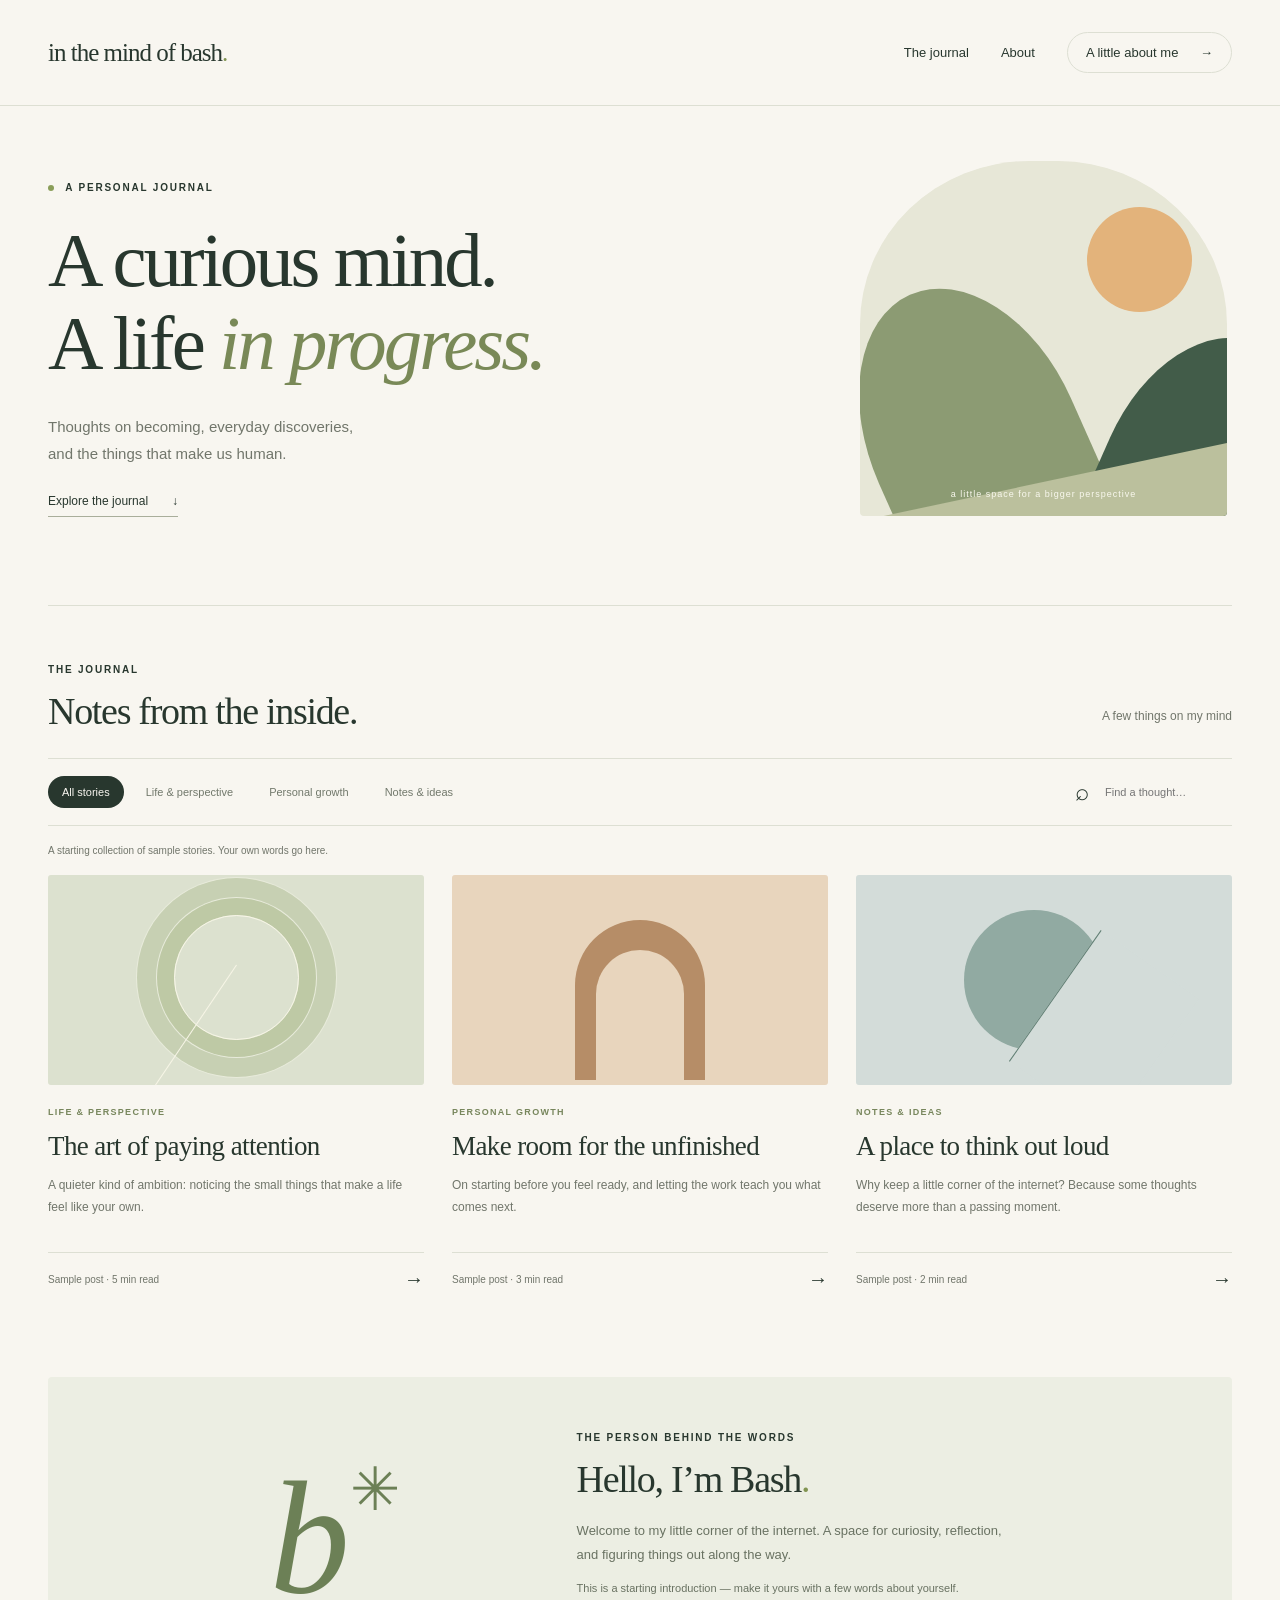
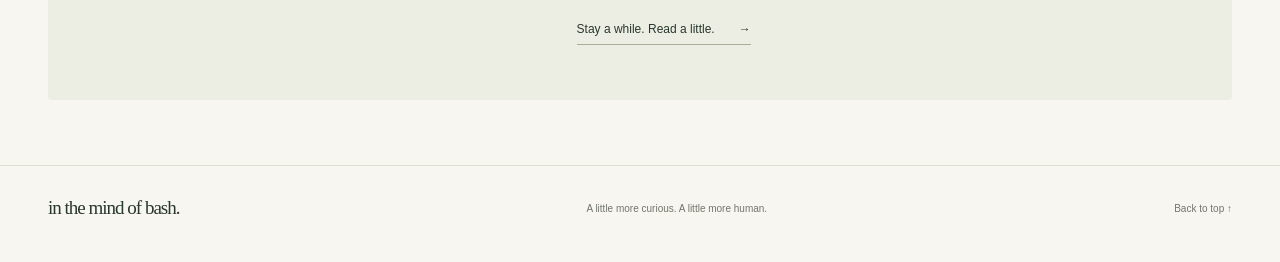
==== index.html @ 5ef96f0c "Build responsive personal blog with searchable stories" ====
<!doctype html>
<html lang="en"><head><meta charset="utf-8"><meta name="viewport" content="width=device-width,initial-scale=1"><meta name="description" content="In the Mind of Bash — personal essays, observations, and ideas."><title>In the Mind of Bash — A personal journal</title><link rel="stylesheet" href="styles.css"><script src="app.js" defer></script></head>
<body><header class="site-header"><a class="wordmark" href="index.html">in the mind of bash<span class="brand-dot">.</span></a><nav aria-label="Main navigation"><a href="index.html#journal">The journal</a><a href="index.html#about">About</a><a class="nav-note" href="index.html#about">A little about me <span aria-hidden="true">→</span></a></nav></header>
<main><section class="hero"><div class="eyebrow"><span class="tiny-dot"></span> A PERSONAL JOURNAL</div><h1>A curious mind.<br>A life <em>in progress.</em></h1><div class="hero-bottom"><p>Thoughts on becoming, everyday discoveries,<br class="desktop-break"> and the things that make us human.</p><a href="#journal" class="text-link">Explore the journal <span aria-hidden="true">↓</span></a></div><div class="hero-art" aria-hidden="true"><div class="sun"></div><div class="arch arch-one"></div><div class="arch arch-two"></div><div class="ground"></div><span class="art-caption">a little space for a bigger perspective</span></div></section>
<section id="journal" class="journal"><div class="section-heading"><div><div class="eyebrow">THE JOURNAL</div><h2>Notes from the inside.</h2></div><span class="quiet">A few things on my mind</span></div><div class="journal-controls"><div class="filters" role="group" aria-label="Filter posts"><button class="active" aria-pressed="true" data-category="All">All stories</button><button aria-pressed="false" data-category="Life & perspective">Life & perspective</button><button aria-pressed="false" data-category="Personal growth">Personal growth</button><button aria-pressed="false" data-category="Notes & ideas">Notes & ideas</button></div><label class="search"><span aria-hidden="true">⌕</span><input type="search" id="search" aria-label="Search stories" placeholder="Find a thought…"></label></div><p class="sample-notice">A starting collection of sample stories. Your own words go here.</p><div id="posts" class="post-grid" aria-live="polite"></div><p id="load-error" hidden>Stories couldn’t load. Please refresh and try again.</p></section>
<section id="about" class="about"><div class="about-mark" aria-hidden="true">b<span>✳︎</span></div><div><div class="eyebrow">THE PERSON BEHIND THE WORDS</div><h2>Hello, I’m Bash<span class="brand-dot">.</span></h2><p>Welcome to my little corner of the internet. A space for curiosity, reflection, and figuring things out along the way.</p><p class="quiet">This is a starting introduction — make it yours with a few words about yourself.</p><a class="text-link" href="#journal">Stay a while. Read a little. <span aria-hidden="true">→</span></a></div></section></main><footer><a class="wordmark" href="index.html">in the mind of bash.</a><p>A little more curious. A little more human.</p><a href="#">Back to top ↑</a></footer></body></html>
---- styles.css ----
:root{--paper:#f8f6f0;--ink:#28372e;--muted:#71766b;--line:#dddfd3;--accent:#afbc84}*{box-sizing:border-box}html{scroll-behavior:smooth;scroll-padding-top:25px}body{margin:0;background:var(--paper);color:var(--ink);font-family:Arial,Helvetica,sans-serif;font-size:15px}a{color:inherit;text-decoration:none}button,input{font:inherit}a:focus-visible,button:focus-visible,input:focus-visible{outline:3px solid #8b663f;outline-offset:5px}.site-header,main,footer{max-width:1280px;margin:auto}.site-header{padding:32px 48px;display:flex;justify-content:space-between;align-items:center;border-bottom:1px solid var(--line)}.wordmark{font-family:Georgia,serif;font-size:25px;letter-spacing:-1px}.brand-dot{color:#819451}nav{display:flex;align-items:center;gap:32px;font-size:13px}.nav-note{border:1px solid var(--line);border-radius:30px;padding:12px 18px}.nav-note span{margin-left:18px}main{padding:0 48px}.hero{position:relative;padding:76px 0 64px;min-height:500px;border-bottom:1px solid var(--line)}.eyebrow{font-size:10px;font-weight:600;letter-spacing:1.8px;text-transform:uppercase}.tiny-dot{display:inline-block;width:6px;height:6px;border-radius:50%;background:#8a9e59;margin-right:7px}h1,h2,h3{font-family:Georgia,'Times New Roman',serif;font-weight:400}h1{font-size:clamp(52px,6vw,82px);line-height:1.08;letter-spacing:-3px;margin:27px 0}h1 em{color:#798957;font-weight:400}.hero-bottom p{line-height:1.8;color:var(--muted);margin:24px 0}.text-link{display:inline-flex;gap:24px;font-size:12px;border-bottom:1px solid #a9ae9b;padding-bottom:8px}.hero-art{position:absolute;right:5px;top:55px;width:31%;height:355px;background:#e7e7d7;border-radius:46% 46% 4px 4px;overflow:hidden}.sun{position:absolute;width:105px;height:105px;background:#e3b37b;border-radius:50%;top:46px;right:35px}.arch{position:absolute;border-radius:50% 50% 0 0;transform:rotate(-24deg)}.arch-one{background:#8c9b73;width:210px;height:320px;left:10px;top:120px}.arch-two{background:#425c49;width:190px;height:290px;right:-65px;top:170px;transform:rotate(24deg)}.ground{position:absolute;height:90px;width:160%;background:#bbc09d;bottom:-40px;transform:rotate(-12deg);left:-30px}.art-caption{position:absolute;bottom:17px;left:0;width:100%;text-align:center;font-size:9px;color:#f9f8ee;letter-spacing:1px}.journal{padding:58px 0 64px}.section-heading{display:flex;justify-content:space-between;align-items:end}h2{font-size:38px;letter-spacing:-1.3px;margin:14px 0 25px}.quiet{color:var(--muted);font-size:12px;line-height:1.8}.section-heading>.quiet{margin-bottom:30px}.journal-controls{display:flex;justify-content:space-between;gap:20px;padding:17px 0;border-top:1px solid var(--line);border-bottom:1px solid var(--line)}.filters{display:flex;gap:8px;flex-wrap:wrap}.filters button{border:0;background:transparent;color:#72796c;font-size:11px;padding:10px 14px;border-radius:20px;cursor:pointer}.filters button.active{background:var(--ink);color:var(--paper)}.search{display:flex;align-items:center;gap:8px}.search span{font-size:24px}.search input{border:0;background:transparent;width:135px;font-size:11px;color:var(--ink);padding:8px}.sample-notice{color:var(--muted);font-size:10px;margin:19px 0}.post-grid{display:grid;grid-template-columns:repeat(3,1fr);gap:28px}.post-card{display:block}.card-art{position:relative;height:210px;overflow:hidden;border-radius:3px;background:#dce1cf}.card-art span,.card-art i{display:block;position:absolute}.art-0 span{width:125px;height:125px;border:1px solid #f8f6e7;border-radius:50%;left:calc(50% - 62px);top:40px;box-shadow:0 0 0 17px #bec9a5,0 0 0 18px #e8ebdb,0 0 0 37px #c7d0b3,0 0 0 38px #e8ebdb}.art-0 i{height:150px;width:1px;background:#f8f6e7;top:90px;left:50%;transform:rotate(34deg);transform-origin:top}.art-1{background:#e8d5bd}.art-1 span{width:130px;height:160px;left:calc(50% - 65px);top:45px;background:#b68d67;border-radius:70px 70px 0 0}.art-1 i{width:88px;height:135px;left:calc(50% - 44px);top:75px;background:#e8d5bd;border-radius:50px 50px 0 0}.art-2{background:#d3dcd9}.art-2 span{width:140px;height:140px;left:calc(50% - 80px);top:35px;border-radius:50%;background:#91aaa2}.art-2 i{width:120px;height:160px;left:50%;top:75px;background:#d3dcd9;transform:rotate(35deg);border-left:1px solid #617f74}.card-copy{padding:22px 0}.card-copy .eyebrow{font-size:9px;letter-spacing:1.3px;color:#77865c}h3{font-size:27px;line-height:1.2;letter-spacing:-.6px;margin:13px 0}.card-copy>p{font-size:12px;line-height:1.8;color:var(--muted);min-height:65px}.card-bottom{display:flex;justify-content:space-between;align-items:center;border-top:1px solid var(--line);padding-top:15px;font-size:10px;color:var(--muted)}.card-bottom>span:last-child{font-size:20px;color:var(--ink)}.post-card:hover h3{text-decoration:underline;text-decoration-thickness:1px;text-underline-offset:5px}.about{display:grid;grid-template-columns:1fr 1.5fr;align-items:center;gap:70px;background:#eceee3;border-radius:4px;padding:55px 65px;margin:0 0 65px}.about-mark{font:italic 160px Georgia,serif;text-align:center;color:#6c8056;position:relative}.about-mark span{font:60px Georgia,serif;position:absolute;top:8px}.about h2{margin-bottom:18px}.about p{max-width:440px;line-height:1.8;font-size:13px;color:#697262}.about .quiet{font-size:11px}.about .text-link{margin-top:12px}footer{padding:27px 48px 38px;border-top:1px solid var(--line);display:flex;justify-content:space-between;align-items:center;gap:20px}footer .wordmark{font-size:19px}footer p,footer>a:last-child:not(.wordmark){font-size:10px;color:var(--muted)}.article-wrap{max-width:850px;padding-top:45px;padding-bottom:85px;min-height:80vh}article{padding-top:55px}article h1{font-size:64px}.post-meta{font-size:12px;color:var(--muted)}.article-deck{font:24px/1.6 Georgia,serif;margin:35px 0;border-bottom:1px solid var(--line);padding-bottom:35px}.article-body{font:19px/1.9 Georgia,serif}.empty-state{grid-column:1/-1;padding:35px 0;color:var(--muted)}@media(min-width:1450px){.hero{padding-top:90px;padding-bottom:80px}.hero-art{top:65px}}@media(max-width:800px){.site-header{padding:24px}.wordmark{font-size:22px}nav{gap:20px}.nav-note{display:none}main{padding:0 24px}.hero{padding:50px 0;min-height:460px}.hero h1{font-size:60px}.hero-art{width:28%;height:250px;top:90px;opacity:.8}.hero-bottom{position:relative}.hero h1{position:relative;z-index:1}.hero-bottom p{max-width:65%}.journal-controls{flex-wrap:wrap}.post-grid{gap:18px}.card-art{height:170px}h3{font-size:24px}.about{gap:25px;padding:35px}.about-mark{font-size:120px}.about-mark span{font-size:40px}footer{padding:25px;flex-wrap:wrap}.article-wrap{padding-top:35px}article h1{font-size:50px}}@media(max-width:560px){.site-header{padding:22px 20px}.wordmark{font-size:20px}nav{gap:16px;font-size:11px}main{padding:0 20px}.hero{padding-top:42px;min-height:unset}.hero h1{font-size:52px;letter-spacing:-2px}.hero-art{position:relative;top:auto;right:auto;width:100%;height:220px;border-radius:110px 110px 3px 3px;margin-top:35px}.hero-art .sun{right:23%;top:25px;width:85px;height:85px}.arch-one{left:15%;top:80px}.arch-two{right:5%;top:115px}.hero-bottom p{max-width:100%;font-size:13px}.journal{padding:38px 0}.section-heading>.quiet{display:none}h2{font-size:32px}.filters{gap:2px}.filters button{padding:9px 10px;font-size:10px}.search{width:100%}.search input{width:100%}.journal-controls{gap:7px}.post-grid{grid-template-columns:1fr;gap:15px}.card-art{height:230px}.card-copy>p{min-height:unset}.card-copy{padding:20px 0 28px}.about{grid-template-columns:1fr;padding:32px 25px;gap:10px;margin-bottom:35px}.about-mark{text-align:left;font-size:90px;line-height:1}.about-mark span{top:0}.about h2{font-size:33px}footer{align-items:start;gap:15px}footer p{width:100%;order:3;margin:0}article h1{font-size:44px;letter-spacing:-1.7px}.article-body{font-size:18px}.article-deck{font-size:22px}}@media(prefers-reduced-motion:reduce){html{scroll-behavior:auto}}
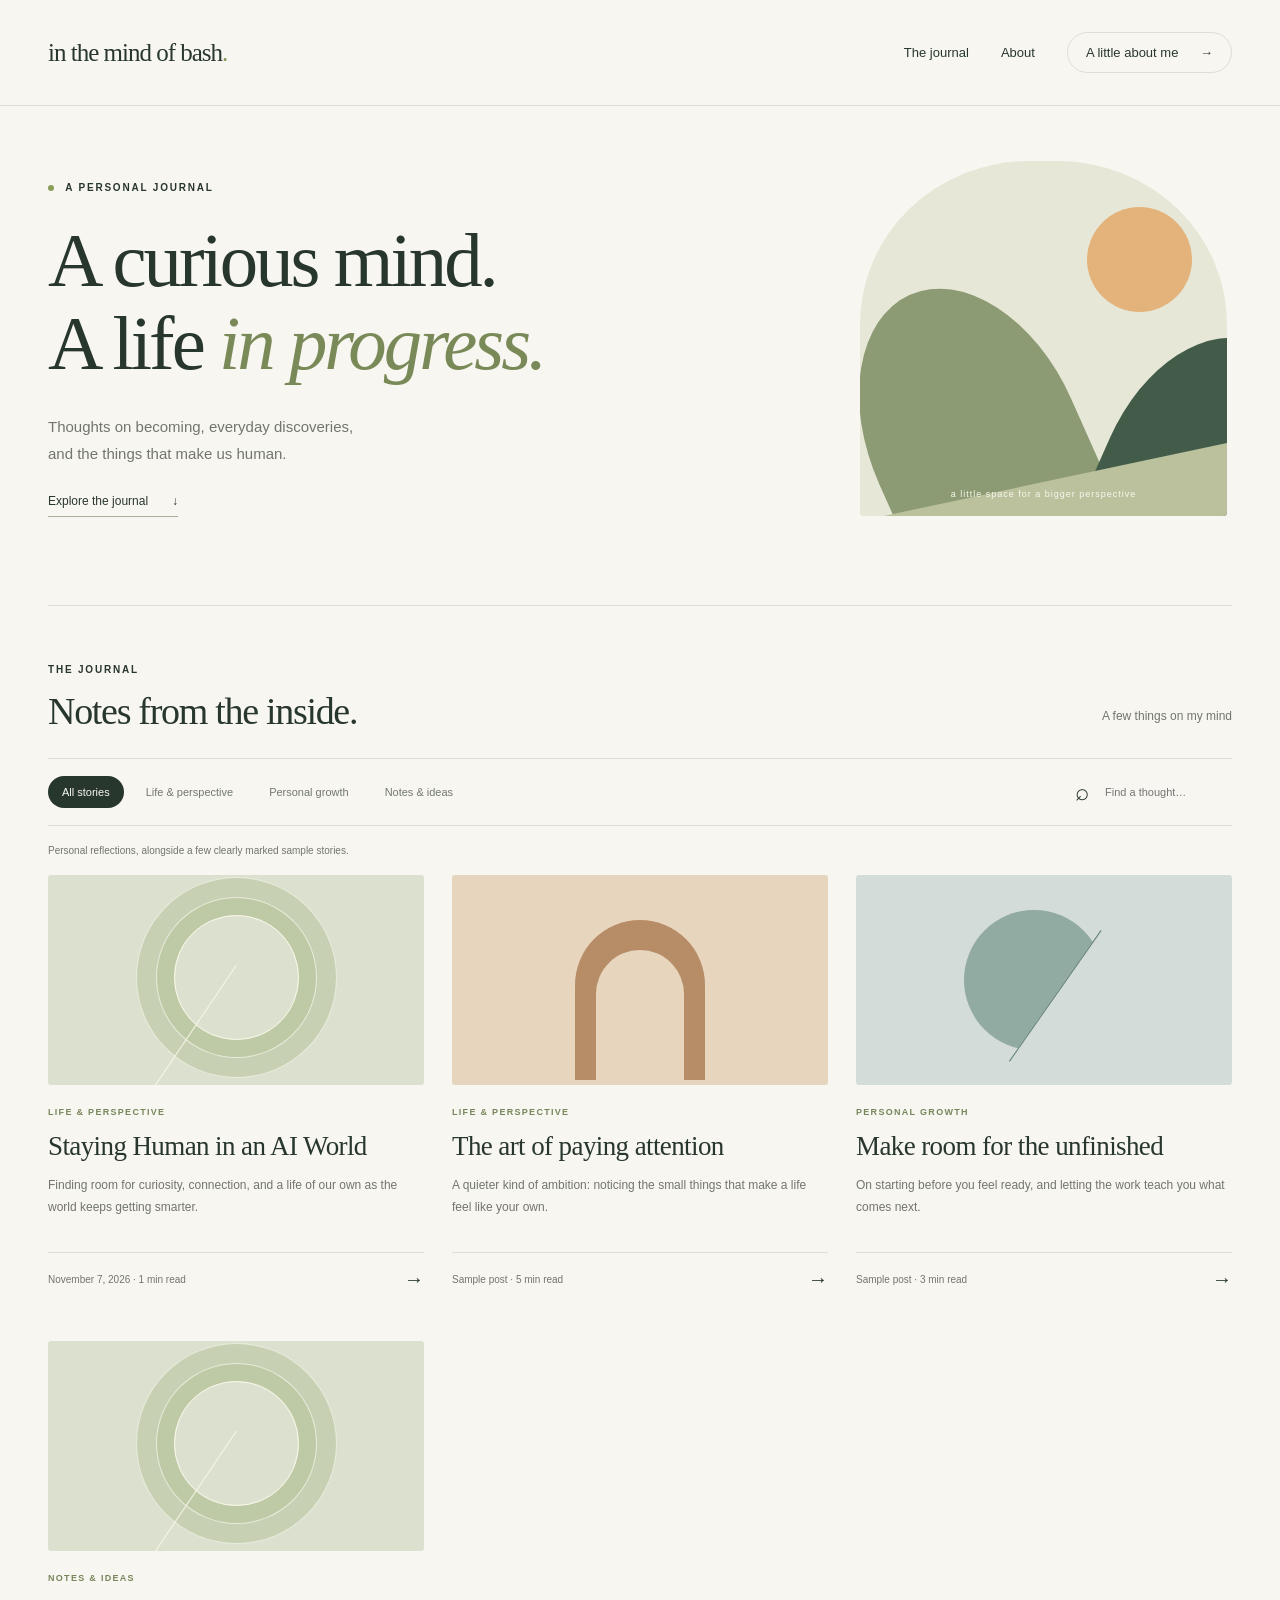
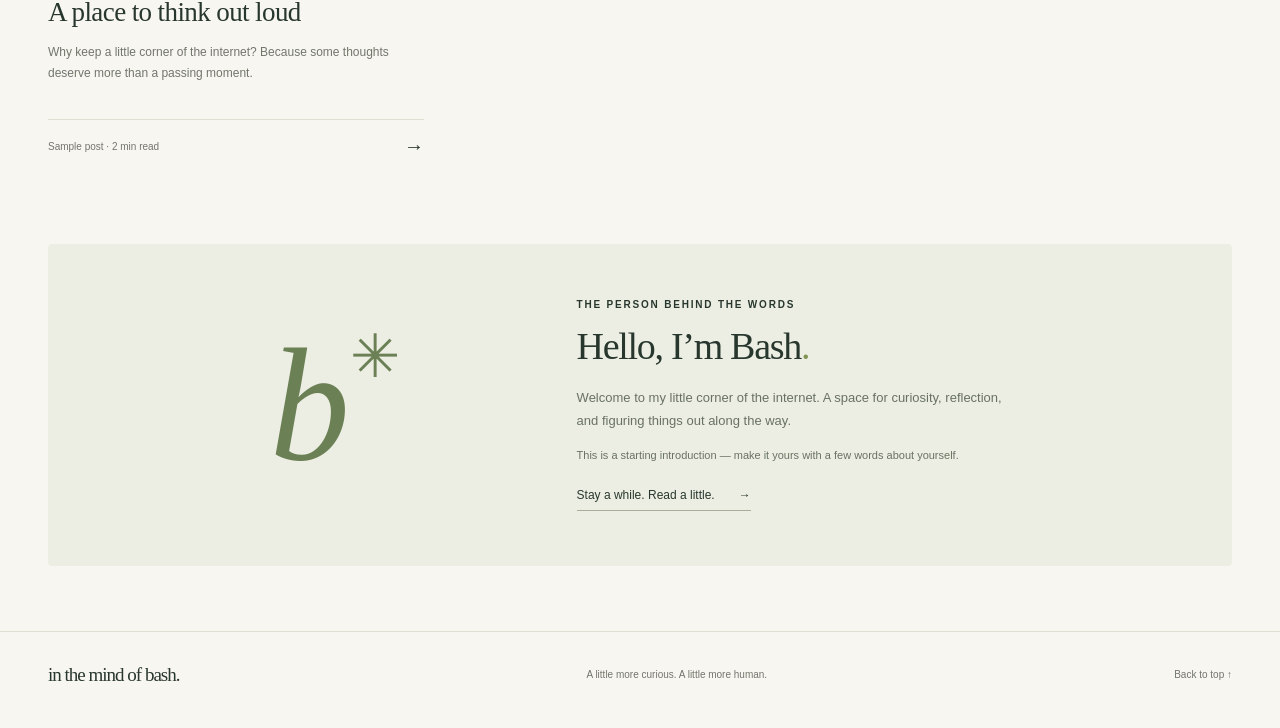
==== commit 53a0cbbe: "Publish first essay on staying human in an AI world" ====
--- a/index.html
+++ b/index.html
@@ -2,5 +2,5 @@
 <html lang="en"><head><meta charset="utf-8"><meta name="viewport" content="width=device-width,initial-scale=1"><meta name="description" content="In the Mind of Bash — personal essays, observations, and ideas."><title>In the Mind of Bash — A personal journal</title><link rel="stylesheet" href="styles.css"><script src="app.js" defer></script></head>
 <body><header class="site-header"><a class="wordmark" href="index.html">in the mind of bash<span class="brand-dot">.</span></a><nav aria-label="Main navigation"><a href="index.html#journal">The journal</a><a href="index.html#about">About</a><a class="nav-note" href="index.html#about">A little about me <span aria-hidden="true">→</span></a></nav></header>
 <main><section class="hero"><div class="eyebrow"><span class="tiny-dot"></span> A PERSONAL JOURNAL</div><h1>A curious mind.<br>A life <em>in progress.</em></h1><div class="hero-bottom"><p>Thoughts on becoming, everyday discoveries,<br class="desktop-break"> and the things that make us human.</p><a href="#journal" class="text-link">Explore the journal <span aria-hidden="true">↓</span></a></div><div class="hero-art" aria-hidden="true"><div class="sun"></div><div class="arch arch-one"></div><div class="arch arch-two"></div><div class="ground"></div><span class="art-caption">a little space for a bigger perspective</span></div></section>
-<section id="journal" class="journal"><div class="section-heading"><div><div class="eyebrow">THE JOURNAL</div><h2>Notes from the inside.</h2></div><span class="quiet">A few things on my mind</span></div><div class="journal-controls"><div class="filters" role="group" aria-label="Filter posts"><button class="active" aria-pressed="true" data-category="All">All stories</button><button aria-pressed="false" data-category="Life & perspective">Life & perspective</button><button aria-pressed="false" data-category="Personal growth">Personal growth</button><button aria-pressed="false" data-category="Notes & ideas">Notes & ideas</button></div><label class="search"><span aria-hidden="true">⌕</span><input type="search" id="search" aria-label="Search stories" placeholder="Find a thought…"></label></div><p class="sample-notice">A starting collection of sample stories. Your own words go here.</p><div id="posts" class="post-grid" aria-live="polite"></div><p id="load-error" hidden>Stories couldn’t load. Please refresh and try again.</p></section>
+<section id="journal" class="journal"><div class="section-heading"><div><div class="eyebrow">THE JOURNAL</div><h2>Notes from the inside.</h2></div><span class="quiet">A few things on my mind</span></div><div class="journal-controls"><div class="filters" role="group" aria-label="Filter posts"><button class="active" aria-pressed="true" data-category="All">All stories</button><button aria-pressed="false" data-category="Life & perspective">Life & perspective</button><button aria-pressed="false" data-category="Personal growth">Personal growth</button><button aria-pressed="false" data-category="Notes & ideas">Notes & ideas</button></div><label class="search"><span aria-hidden="true">⌕</span><input type="search" id="search" aria-label="Search stories" placeholder="Find a thought…"></label></div><p class="sample-notice">Personal reflections, alongside a few clearly marked sample stories.</p><div id="posts" class="post-grid" aria-live="polite"></div><p id="load-error" hidden>Stories couldn’t load. Please refresh and try again.</p></section>
 <section id="about" class="about"><div class="about-mark" aria-hidden="true">b<span>✳︎</span></div><div><div class="eyebrow">THE PERSON BEHIND THE WORDS</div><h2>Hello, I’m Bash<span class="brand-dot">.</span></h2><p>Welcome to my little corner of the internet. A space for curiosity, reflection, and figuring things out along the way.</p><p class="quiet">This is a starting introduction — make it yours with a few words about yourself.</p><a class="text-link" href="#journal">Stay a while. Read a little. <span aria-hidden="true">→</span></a></div></section></main><footer><a class="wordmark" href="index.html">in the mind of bash.</a><p>A little more curious. A little more human.</p><a href="#">Back to top ↑</a></footer></body></html>
